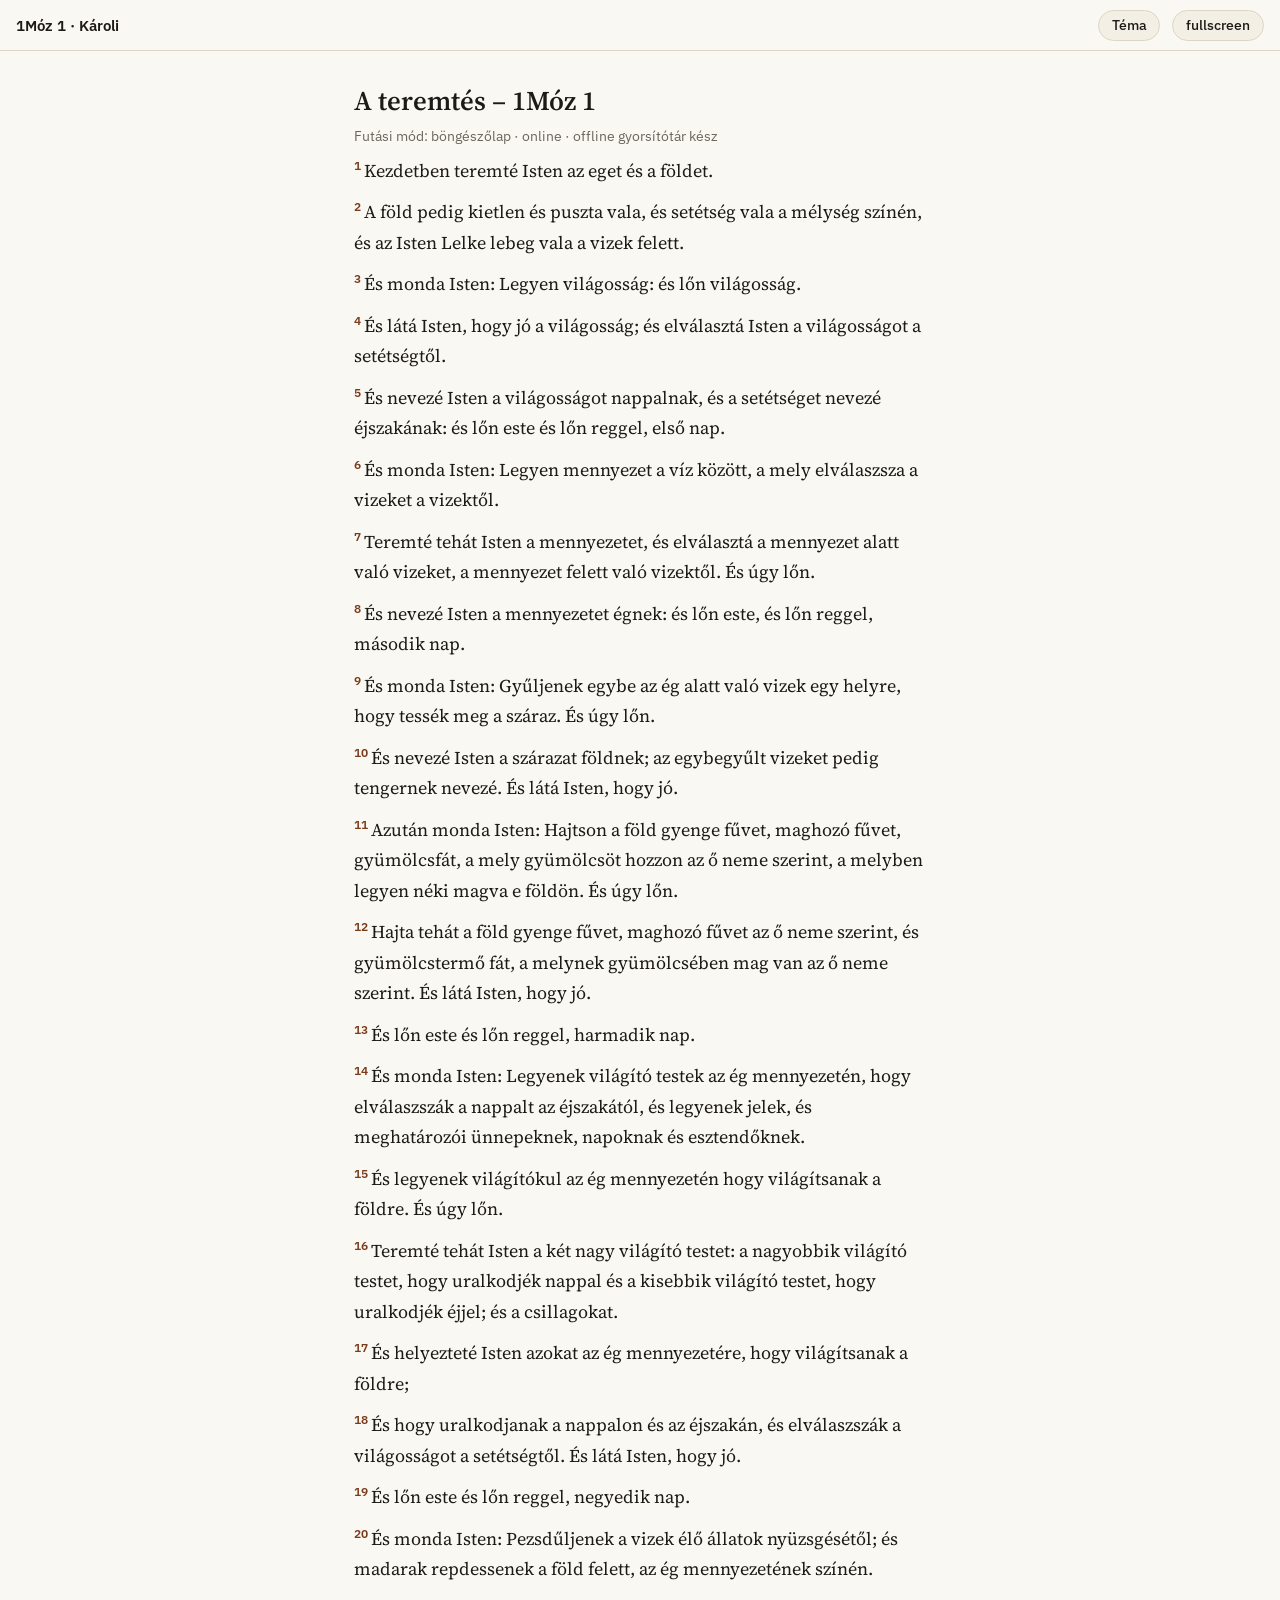
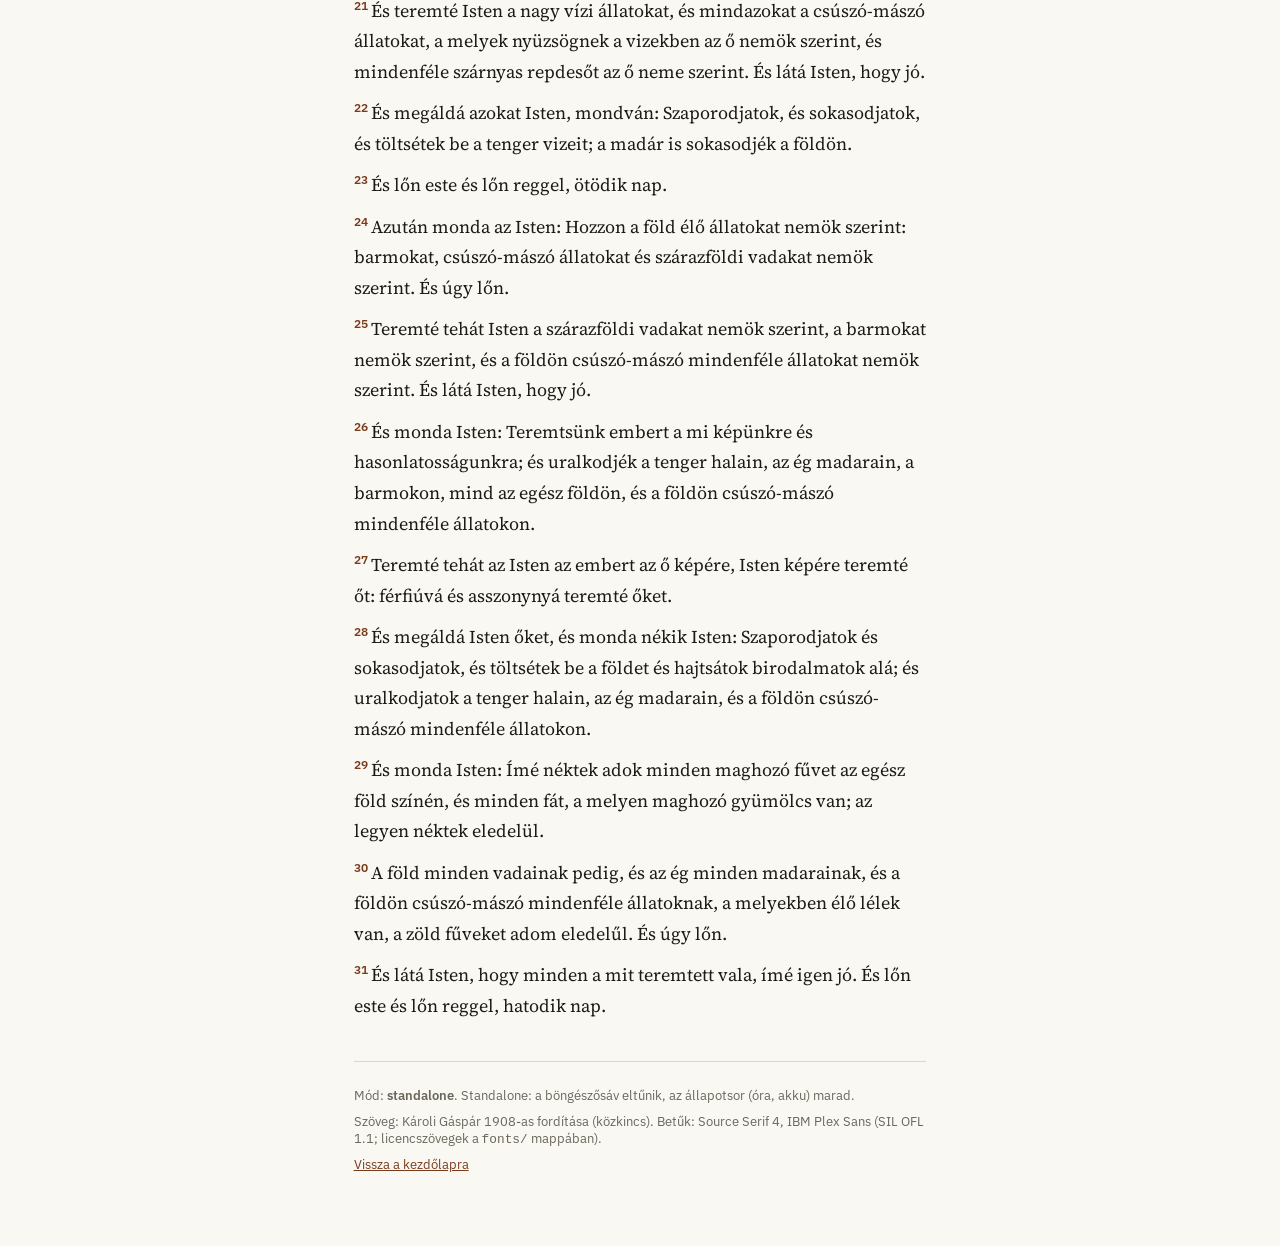
==== standalone/index.html @ 8d6875b8 "PWA-minta: 1Móz 1 (Károli), standalone és fullscreen változat Co-Authored-By: Claude Sonnet 5.5 <nor" ====
<!doctype html>
<html lang="hu">
<head>
<meta charset="utf-8">
<meta name="viewport" content="width=device-width, initial-scale=1, viewport-fit=cover">
<title>PaRDeS minta – standalone</title>
<link rel="manifest" href="manifest.webmanifest">
<meta name="theme-color" content="#faf8f3" media="(prefers-color-scheme: light)">
<meta name="theme-color" content="#16140f" media="(prefers-color-scheme: dark)">
<meta name="mobile-web-app-capable" content="yes">
<meta name="apple-mobile-web-app-capable" content="yes">
<meta name="apple-mobile-web-app-title" content="PaRDeS standalone">
<meta name="apple-mobile-web-app-status-bar-style" content="default">
<link rel="apple-touch-icon" href="icons/apple-touch-icon.png">
<link rel="icon" href="icons/icon-192.png">
<link rel="stylesheet" href="olvaso.css">
</head>
<body>
<header><span class="cim">1Móz 1 · Károli</span><button id="tema" type="button">Téma</button><a class="gomb" href="../fullscreen/">fullscreen</a></header>
<main>
<h1>A teremtés – 1Móz 1</h1>
<p class="allapot" id="allapot">Betöltés…</p>
<p class="vers" id="v1"><span class="versszam">1</span>Kezdetben teremté Isten az eget és a földet.</p>
<p class="vers" id="v2"><span class="versszam">2</span>A föld pedig kietlen és puszta vala, és setétség vala a mélység színén, és az Isten Lelke lebeg vala a vizek felett.</p>
<p class="vers" id="v3"><span class="versszam">3</span>És monda Isten: Legyen világosság: és lőn világosság.</p>
<p class="vers" id="v4"><span class="versszam">4</span>És látá Isten, hogy jó a világosság; és elválasztá Isten a világosságot a setétségtől.</p>
<p class="vers" id="v5"><span class="versszam">5</span>És nevezé Isten a világosságot nappalnak, és a setétséget nevezé éjszakának: és lőn este és lőn reggel, első nap.</p>
<p class="vers" id="v6"><span class="versszam">6</span>És monda Isten: Legyen mennyezet a víz között, a mely elválaszsza a vizeket a vizektől.</p>
<p class="vers" id="v7"><span class="versszam">7</span>Teremté tehát Isten a mennyezetet, és elválasztá a mennyezet alatt való vizeket, a mennyezet felett való vizektől. És úgy lőn.</p>
<p class="vers" id="v8"><span class="versszam">8</span>És nevezé Isten a mennyezetet égnek: és lőn este, és lőn reggel, második nap.</p>
<p class="vers" id="v9"><span class="versszam">9</span>És monda Isten: Gyűljenek egybe az ég alatt való vizek egy helyre, hogy tessék meg a száraz. És úgy lőn.</p>
<p class="vers" id="v10"><span class="versszam">10</span>És nevezé Isten a szárazat földnek; az egybegyűlt vizeket pedig tengernek nevezé. És látá Isten, hogy jó.</p>
<p class="vers" id="v11"><span class="versszam">11</span>Azután monda Isten: Hajtson a föld gyenge fűvet, maghozó fűvet, gyümölcsfát, a mely gyümölcsöt hozzon az ő neme szerint, a melyben legyen néki magva e földön. És úgy lőn.</p>
<p class="vers" id="v12"><span class="versszam">12</span>Hajta tehát a föld gyenge fűvet, maghozó fűvet az ő neme szerint, és gyümölcstermő fát, a melynek gyümölcsében mag van az ő neme szerint. És látá Isten, hogy jó.</p>
<p class="vers" id="v13"><span class="versszam">13</span>És lőn este és lőn reggel, harmadik nap.</p>
<p class="vers" id="v14"><span class="versszam">14</span>És monda Isten: Legyenek világító testek az ég mennyezetén, hogy elválaszszák a nappalt az éjszakától, és legyenek jelek, és meghatározói ünnepeknek, napoknak és esztendőknek.</p>
<p class="vers" id="v15"><span class="versszam">15</span>És legyenek világítókul az ég mennyezetén hogy világítsanak a földre. És úgy lőn.</p>
<p class="vers" id="v16"><span class="versszam">16</span>Teremté tehát Isten a két nagy világító testet: a nagyobbik világító testet, hogy uralkodjék nappal és a kisebbik világító testet, hogy uralkodjék éjjel; és a csillagokat.</p>
<p class="vers" id="v17"><span class="versszam">17</span>És helyezteté Isten azokat az ég mennyezetére, hogy világítsanak a földre;</p>
<p class="vers" id="v18"><span class="versszam">18</span>És hogy uralkodjanak a nappalon és az éjszakán, és elválaszszák a világosságot a setétségtől. És látá Isten, hogy jó.</p>
<p class="vers" id="v19"><span class="versszam">19</span>És lőn este és lőn reggel, negyedik nap.</p>
<p class="vers" id="v20"><span class="versszam">20</span>És monda Isten: Pezsdűljenek a vizek élő állatok nyüzsgésétől; és madarak repdessenek a föld felett, az ég mennyezetének színén.</p>
<p class="vers" id="v21"><span class="versszam">21</span>És teremté Isten a nagy vízi állatokat, és mindazokat a csúszó-mászó állatokat, a melyek nyüzsögnek a vizekben az ő nemök szerint, és mindenféle szárnyas repdesőt az ő neme szerint. És látá Isten, hogy jó.</p>
<p class="vers" id="v22"><span class="versszam">22</span>És megáldá azokat Isten, mondván: Szaporodjatok, és sokasodjatok, és töltsétek be a tenger vizeit; a madár is sokasodjék a földön.</p>
<p class="vers" id="v23"><span class="versszam">23</span>És lőn este és lőn reggel, ötödik nap.</p>
<p class="vers" id="v24"><span class="versszam">24</span>Azután monda az Isten: Hozzon a föld élő állatokat nemök szerint: barmokat, csúszó-mászó állatokat és szárazföldi vadakat nemök szerint. És úgy lőn.</p>
<p class="vers" id="v25"><span class="versszam">25</span>Teremté tehát Isten a szárazföldi vadakat nemök szerint, a barmokat nemök szerint, és a földön csúszó-mászó mindenféle állatokat nemök szerint. És látá Isten, hogy jó.</p>
<p class="vers" id="v26"><span class="versszam">26</span>És monda Isten: Teremtsünk embert a mi képünkre és hasonlatosságunkra; és uralkodjék a tenger halain, az ég madarain, a barmokon, mind az egész földön, és a földön csúszó-mászó mindenféle állatokon.</p>
<p class="vers" id="v27"><span class="versszam">27</span>Teremté tehát az Isten az embert az ő képére, Isten képére teremté őt: férfiúvá és asszonynyá teremté őket.</p>
<p class="vers" id="v28"><span class="versszam">28</span>És megáldá Isten őket, és monda nékik Isten: Szaporodjatok és sokasodjatok, és töltsétek be a földet és hajtsátok birodalmatok alá; és uralkodjatok a tenger halain, az ég madarain, és a földön csúszó-mászó mindenféle állatokon.</p>
<p class="vers" id="v29"><span class="versszam">29</span>És monda Isten: Ímé néktek adok minden maghozó fűvet az egész föld színén, és minden fát, a melyen maghozó gyümölcs van; az legyen néktek eledelül.</p>
<p class="vers" id="v30"><span class="versszam">30</span>A föld minden vadainak pedig, és az ég minden madarainak, és a földön csúszó-mászó mindenféle állatoknak, a melyekben élő lélek van, a zöld fűveket adom eledelűl. És úgy lőn.</p>
<p class="vers" id="v31"><span class="versszam">31</span>És látá Isten, hogy minden a mit teremtett vala, ímé igen jó. És lőn este és lőn reggel, hatodik nap.</p>
<div class="lab">
<p>Mód: <b>standalone</b>. Standalone: a böngészősáv eltűnik, az állapotsor (óra, akku) marad.</p>
<p>Szöveg: Károli Gáspár 1908-as fordítása (közkincs). Betűk: Source Serif 4, IBM Plex Sans (SIL OFL 1.1; licencszövegek a <code>fonts/</code> mappában).</p>
<p><a href="../">Vissza a kezdőlapra</a></p>
</div>
</main>
<script src="app.js"></script>
</body>
</html>
---- standalone/olvaso.css ----
@font-face{font-family:'Source Serif 4';font-style:normal;font-weight:400 600;font-display:swap;src:url(fonts/SourceSerif4-normal-400-600-latin.woff2) format('woff2');unicode-range:U+0000-00FF, U+0131, U+0152-0153, U+02BB-02BC, U+02C6, U+02DA, U+02DC, U+2000-206F, U+20AC, U+2122, U+2191, U+2193, U+2212, U+2215, U+FEFF, U+FFFD}
@font-face{font-family:'Source Serif 4';font-style:normal;font-weight:400 600;font-display:swap;src:url(fonts/SourceSerif4-normal-400-600-latin-ext.woff2) format('woff2');unicode-range:U+0100-02BA, U+02BD-02C5, U+02C7-02CC, U+02CE-02D7, U+02DD-02FF, U+0304, U+0308, U+0329, U+1D00-1DBF, U+1E00-1E9F, U+1EF2-1EFF, U+2020, U+20A0-20AB, U+20AD-20C0, U+2113, U+2C60-2C7F, U+A720-A7FF}
@font-face{font-family:'Source Serif 4';font-style:italic;font-weight:400 600;font-display:swap;src:url(fonts/SourceSerif4-italic-400-latin.woff2) format('woff2');unicode-range:U+0000-00FF, U+0131, U+0152-0153, U+02BB-02BC, U+02C6, U+02DA, U+02DC, U+2000-206F, U+20AC, U+2122, U+2191, U+2193, U+2212, U+2215, U+FEFF, U+FFFD}
@font-face{font-family:'Source Serif 4';font-style:italic;font-weight:400 600;font-display:swap;src:url(fonts/SourceSerif4-italic-400-latin-ext.woff2) format('woff2');unicode-range:U+0100-02BA, U+02BD-02C5, U+02C7-02CC, U+02CE-02D7, U+02DD-02FF, U+0304, U+0308, U+0329, U+1D00-1DBF, U+1E00-1E9F, U+1EF2-1EFF, U+2020, U+20A0-20AB, U+20AD-20C0, U+2113, U+2C60-2C7F, U+A720-A7FF}
@font-face{font-family:'IBM Plex Sans';font-style:normal;font-weight:400 600;font-display:swap;src:url(fonts/IBMPlexSans-normal-400-600-latin.woff2) format('woff2');unicode-range:U+0000-00FF, U+0131, U+0152-0153, U+02BB-02BC, U+02C6, U+02DA, U+02DC, U+2000-206F, U+20AC, U+2122, U+2191, U+2193, U+2212, U+2215, U+FEFF, U+FFFD}
@font-face{font-family:'IBM Plex Sans';font-style:normal;font-weight:400 600;font-display:swap;src:url(fonts/IBMPlexSans-normal-400-600-latin-ext.woff2) format('woff2');unicode-range:U+0100-02BA, U+02BD-02C5, U+02C7-02CC, U+02CE-02D7, U+02DD-02FF, U+0304, U+0308, U+0329, U+1D00-1DBF, U+1E00-1E9F, U+1EF2-1EFF, U+2020, U+20A0-20AB, U+20AD-20C0, U+2113, U+2C60-2C7F, U+A720-A7FF}

:root{--bg:#faf8f3;--fg:#1d1b17;--muted:#6b665c;--rule:#ddd6c6;--accent:#7a3b1d;--accent-soft:#f0e3d3;--panel:#f3efe5;
--font-text:'Source Serif 4',Georgia,serif;--font-ui:'IBM Plex Sans',system-ui,sans-serif}
:root[data-tema=dark]{--bg:#16140f;--fg:#e9e4d8;--muted:#a39d8e;--rule:#3a362c;--accent:#e0a47c;--accent-soft:#2c2419;--panel:#1e1b14}
@media(prefers-color-scheme:dark){:root:not([data-tema=light]){--bg:#16140f;--fg:#e9e4d8;--muted:#a39d8e;--rule:#3a362c;--accent:#e0a47c;--accent-soft:#2c2419;--panel:#1e1b14}}
*{box-sizing:border-box}
html{-webkit-text-size-adjust:100%}
body{margin:0;background:var(--bg);color:var(--fg);font:1.125rem/1.7 var(--font-text);
padding:env(safe-area-inset-top) env(safe-area-inset-right) env(safe-area-inset-bottom) env(safe-area-inset-left)}
header{position:sticky;top:0;z-index:2;display:flex;align-items:center;gap:.75rem;padding:.6rem 1rem;background:var(--bg);border-bottom:1px solid var(--rule);font:600 .95rem var(--font-ui)}
header .cim{flex:1}
button,a.gomb{font:500 .85rem var(--font-ui);color:var(--fg);background:var(--panel);border:1px solid var(--rule);border-radius:999px;padding:.35rem .8rem;text-decoration:none;cursor:pointer}
main{max-width:38rem;margin:0 auto;padding:1rem 1.1rem 4rem}
h1{font-size:1.7rem;line-height:1.25;margin:.6em 0 .2em}
h2{font:600 1.05rem var(--font-ui);color:var(--accent);margin:2em 0 .4em}
p{margin:.7em 0}
.vers{margin:.6em 0}
.versszam{font:600 .72rem var(--font-ui);color:var(--accent);vertical-align:super;padding-right:.3em}
.doboz{background:var(--panel);border:1px solid var(--rule);border-radius:10px;padding:.2rem 1rem;font-size:1rem;margin:1rem 0}
.doboz ol{padding-left:1.2rem}
.allapot{font:.85rem var(--font-ui);color:var(--muted)}
.lab{font:.8rem var(--font-ui);color:var(--muted);border-top:1px solid var(--rule);margin-top:2.5rem;padding-top:1rem}
a{color:var(--accent)}
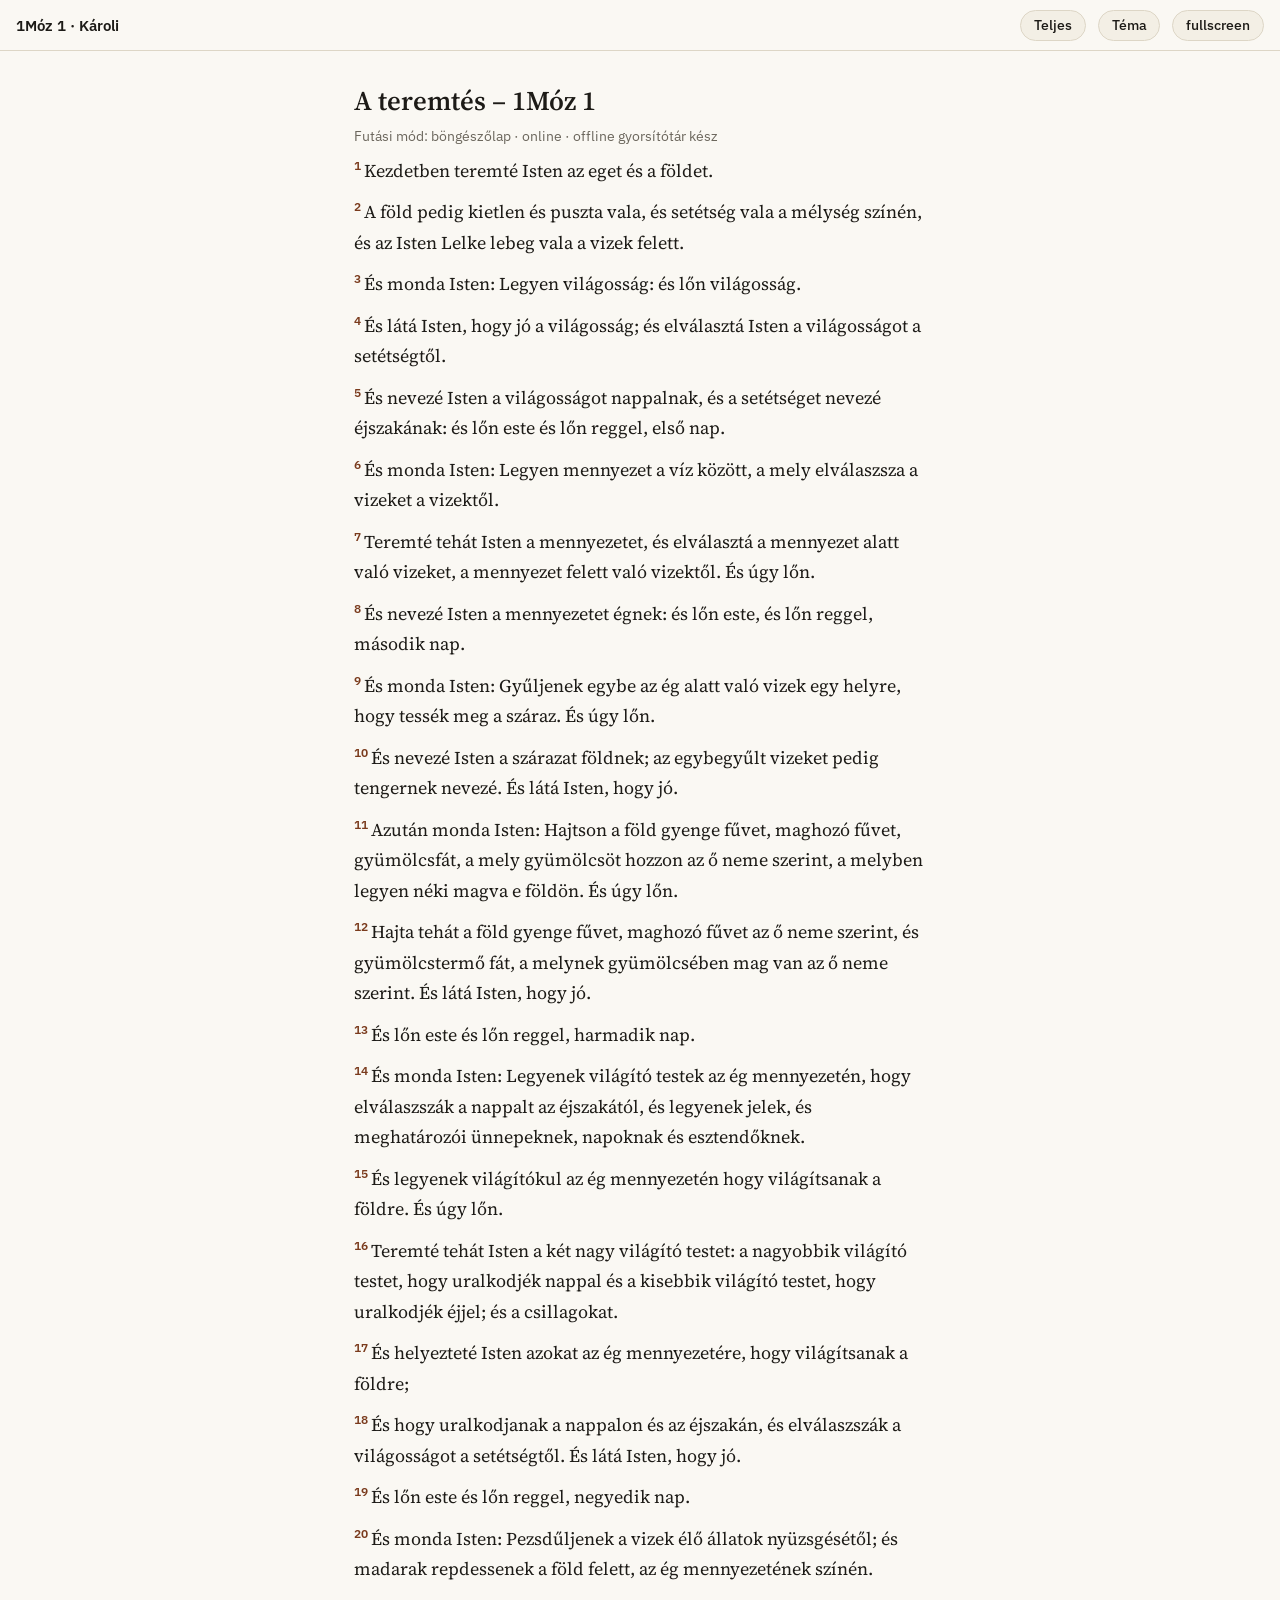
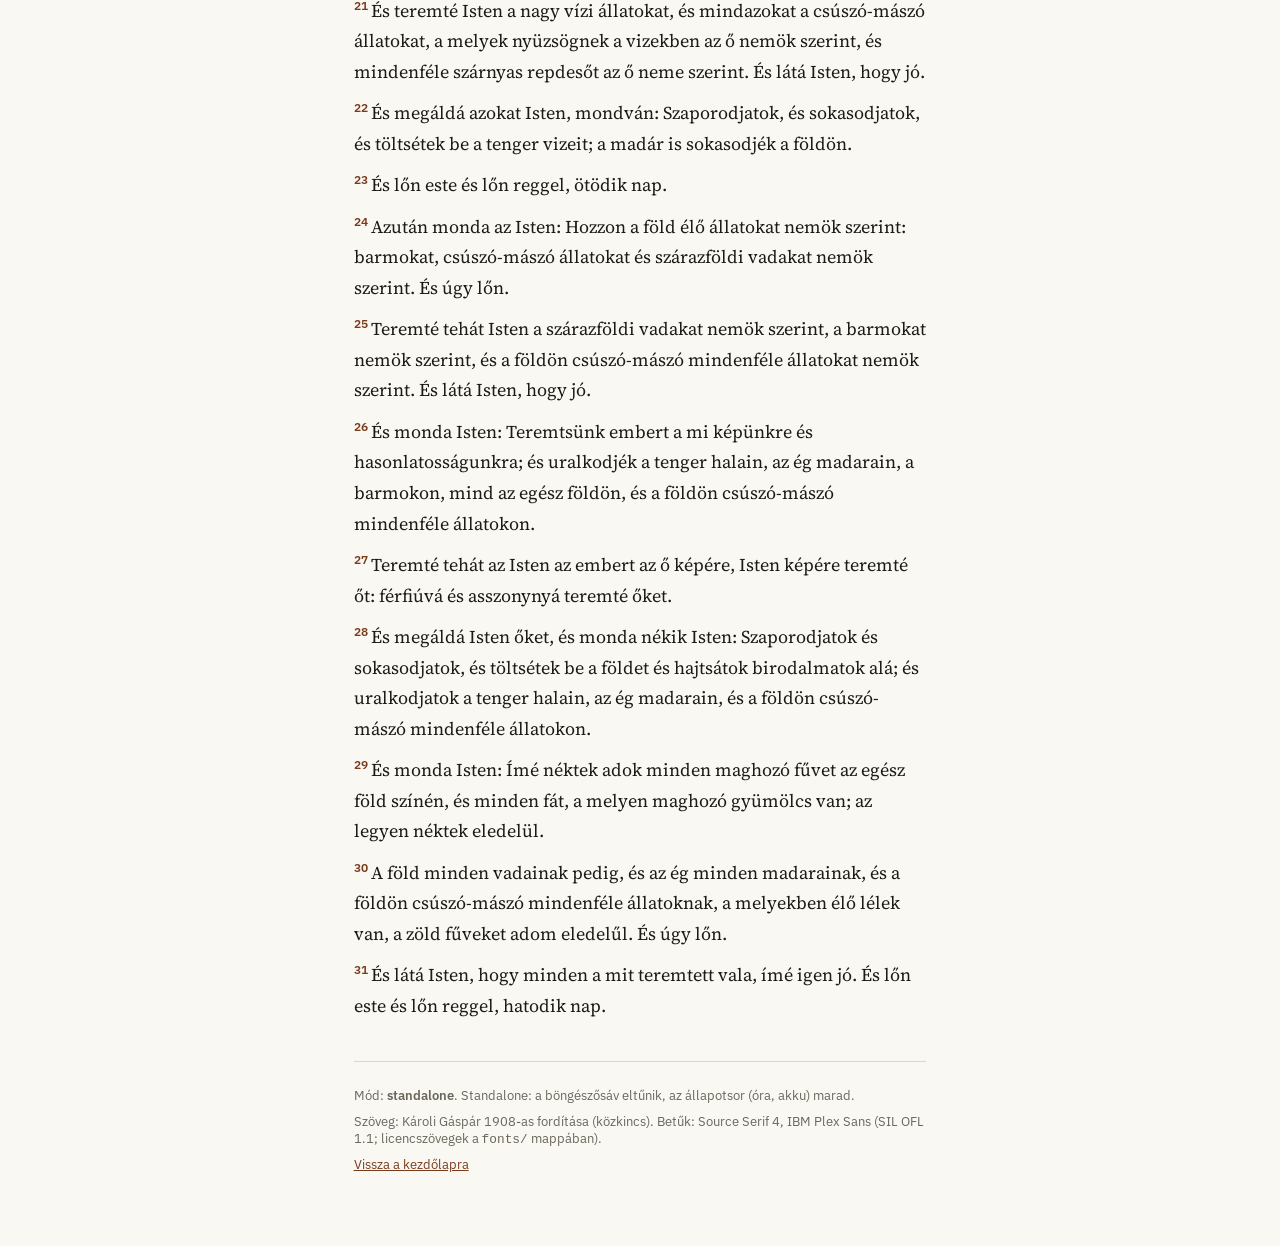
==== commit 887773de: "Teljes képernyő gomb (requestFullscreen) mindkét változatban Co-Authored-By: Claude Sonnet 5.5 <nore" ====
--- a/standalone/index.html
+++ b/standalone/index.html
@@ -16,7 +16,7 @@
 <link rel="stylesheet" href="olvaso.css">
 </head>
 <body>
-<header><span class="cim">1Móz 1 · Károli</span><button id="tema" type="button">Téma</button><a class="gomb" href="../fullscreen/">fullscreen</a></header>
+<header><span class="cim">1Móz 1 · Károli</span><button id="teljes" type="button" hidden>Teljes</button><button id="tema" type="button">Téma</button><a class="gomb" href="../fullscreen/">fullscreen</a></header>
 <main>
 <h1>A teremtés – 1Móz 1</h1>
 <p class="allapot" id="allapot">Betöltés…</p>
--- a/standalone/olvaso.css
+++ b/standalone/olvaso.css
@@ -27,3 +27,4 @@
 .allapot{font:.85rem var(--font-ui);color:var(--muted)}
 .lab{font:.8rem var(--font-ui);color:var(--muted);border-top:1px solid var(--rule);margin-top:2.5rem;padding-top:1rem}
 a{color:var(--accent)}
+[hidden]{display:none!important}
